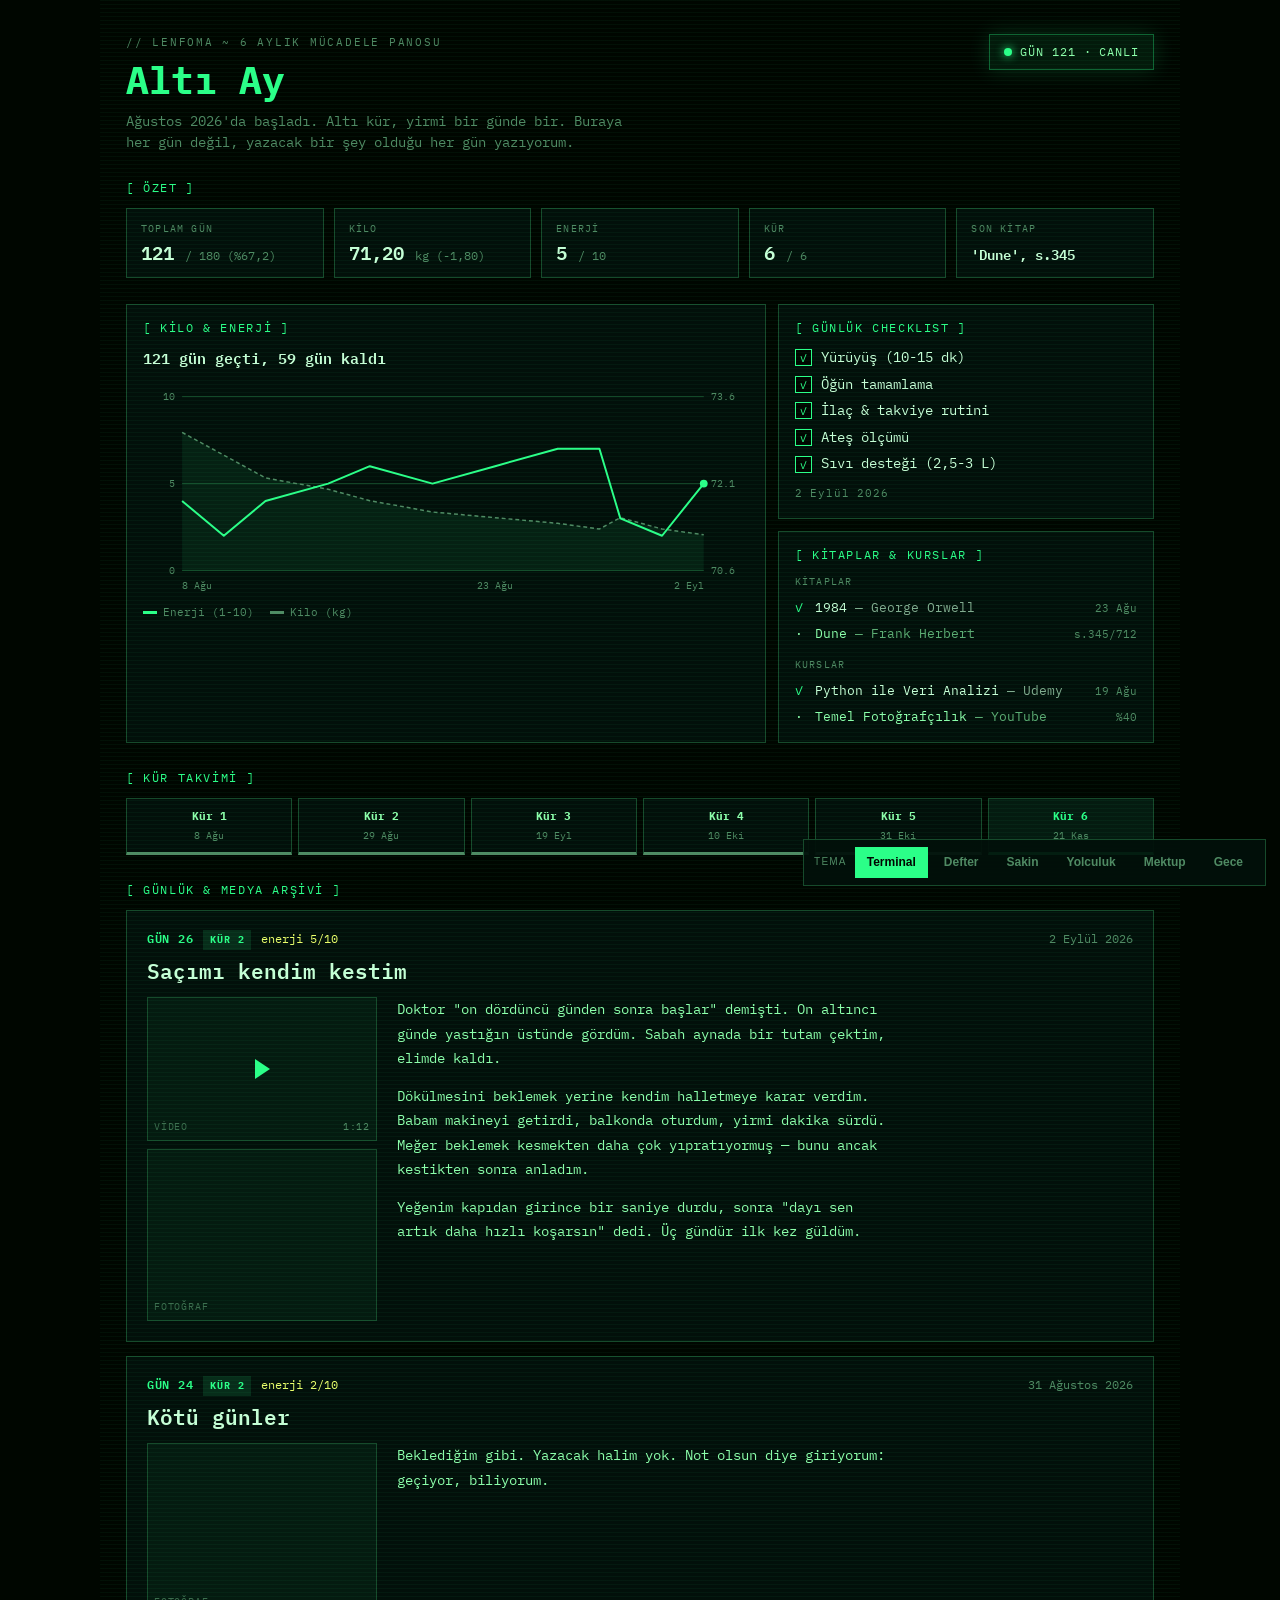
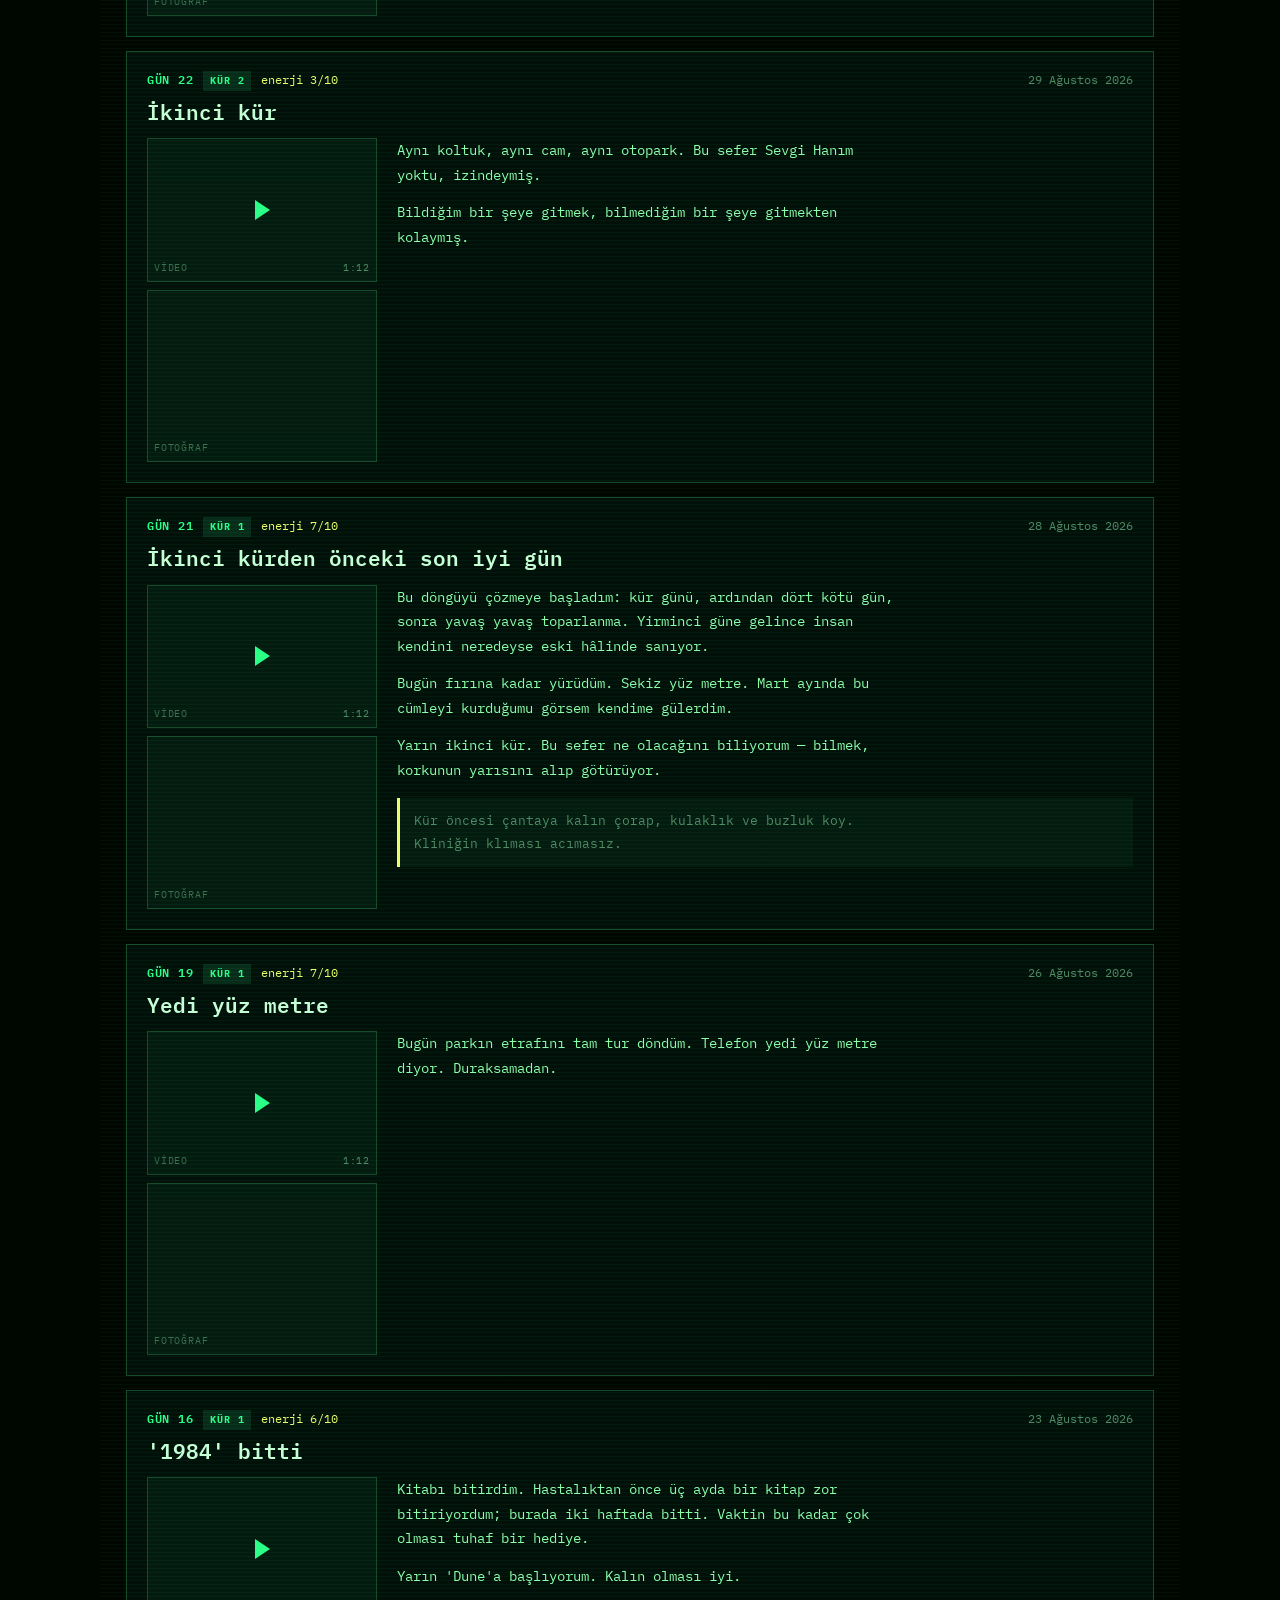
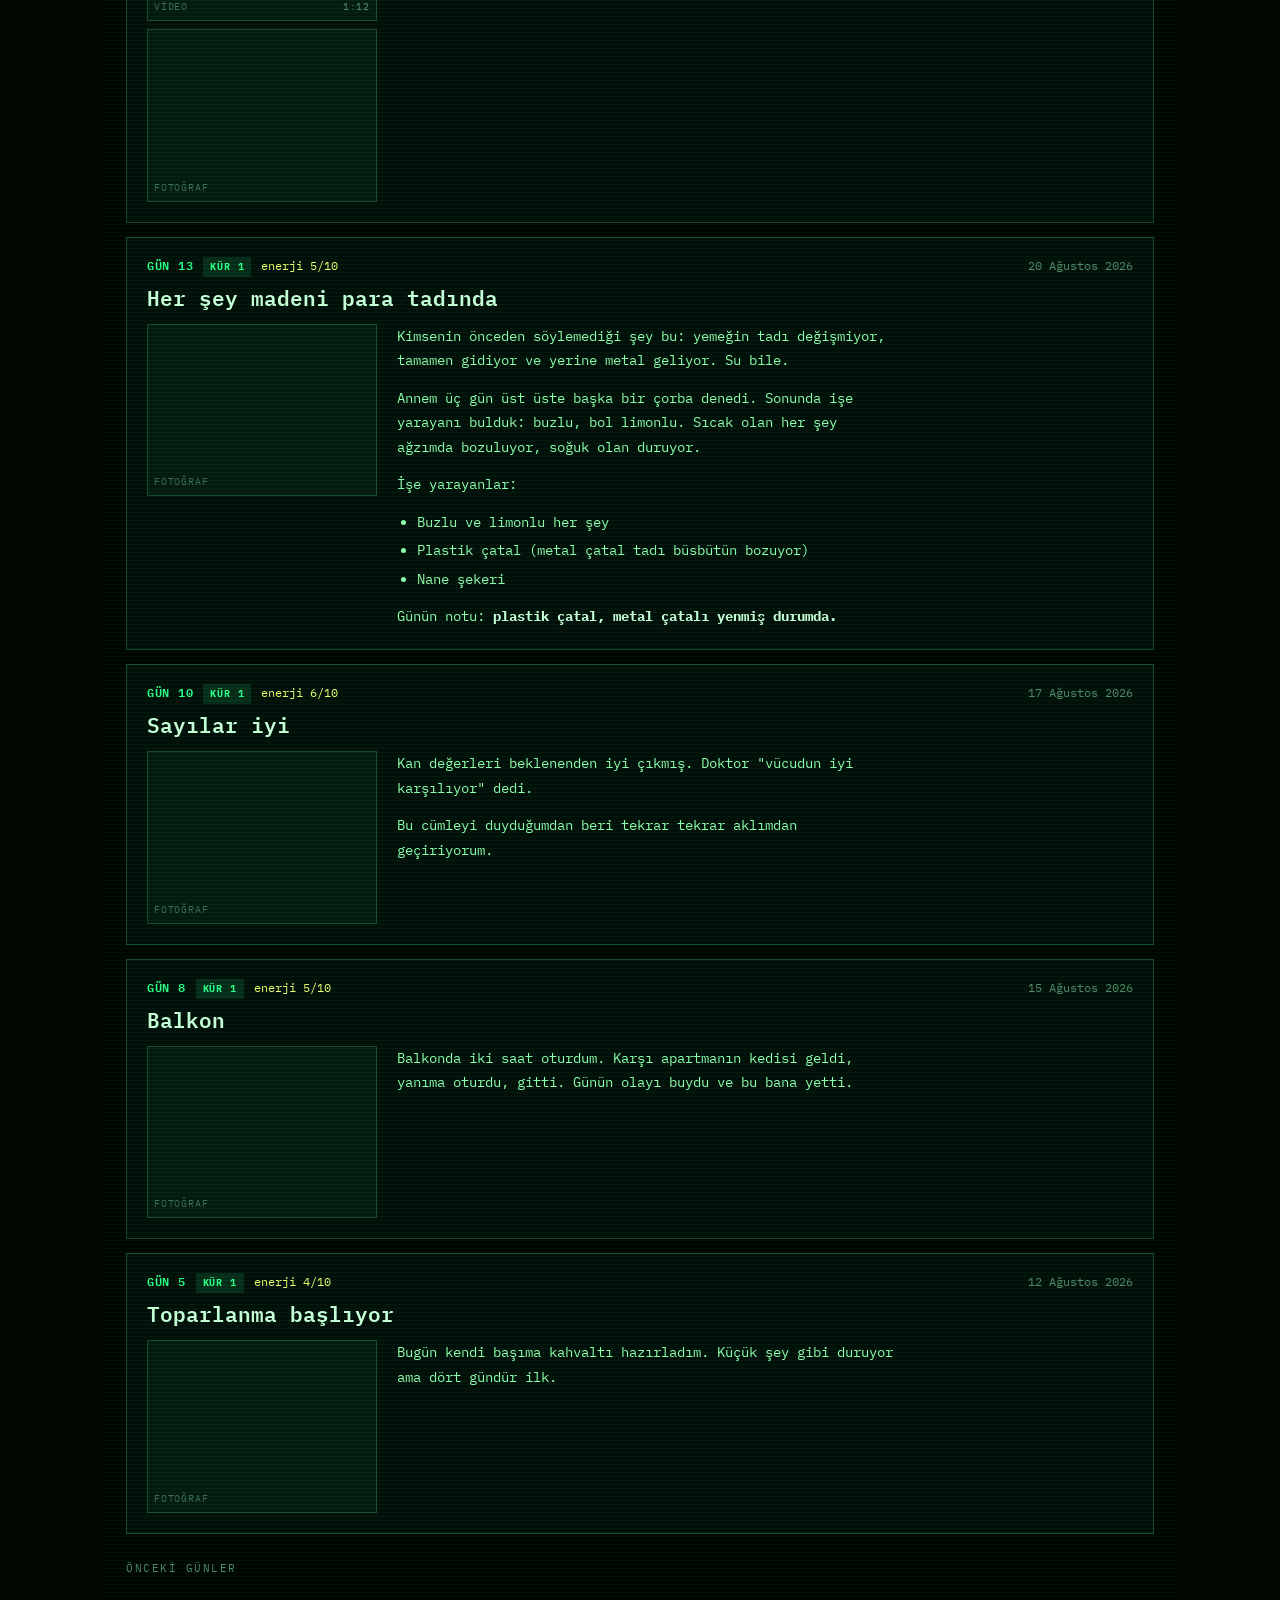
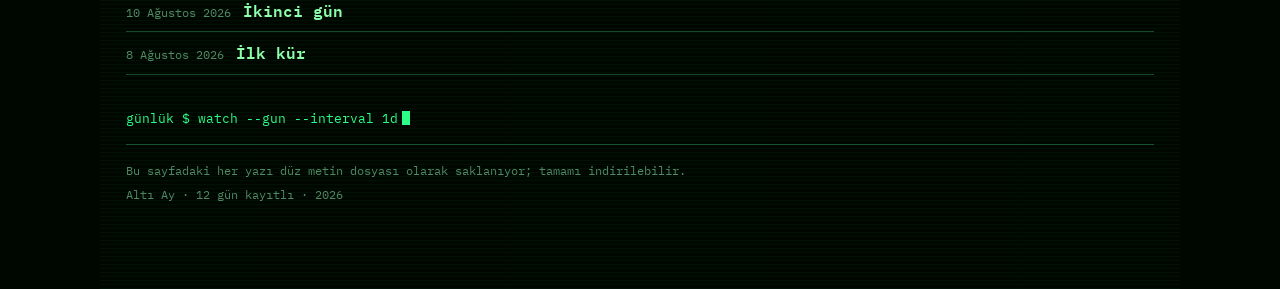
==== index.html @ 23f6d3c4 "Altı Ay — tedavi takip sitesi (ilk sürüm) Gün sayacı, kilo+enerji grafiği, kitaplar & kurslar, günlü" ====
<!doctype html>
<html lang="tr">
  <head>
    <meta charset="utf-8" />
    <meta name="viewport" content="width=device-width, initial-scale=1" />
    <title>Altı Ay</title>
    <meta name="description" content="Altı aylık tedavi sürecinin gün gün kaydı." />

    <meta property="og:type" content="website" />
    <meta property="og:title" content="Altı Ay" />
    <meta property="og:description" content="Altı aylık tedavi sürecinin gün gün kaydı." />
    <meta property="og:locale" content="tr_TR" />
    <meta name="twitter:card" content="summary_large_image" />

    <link
      rel="icon"
      type="image/svg+xml"
      href="data:image/svg+xml,<svg xmlns='http://www.w3.org/2000/svg' viewBox='0 0 32 32'><rect width='32' height='32' rx='7' fill='%2302100a'/><path d='M9 8h11a3 3 0 0 1 3 3v13H12a3 3 0 0 1-3-3V8Z' fill='none' stroke='%232bff88' stroke-width='2' stroke-linejoin='round'/><path d='M9 8v13a3 3 0 0 0 3 3' fill='none' stroke='%23eaff6b' stroke-width='2'/></svg>"
    />
    <link rel="stylesheet" href="styles.css" />
    <link rel="stylesheet" id="theme-css" href="themes/terminal.css" />
  </head>
  <body>
    <a class="skip" href="#gunluk">İçeriğe geç</a>

    <div class="page">
      <header class="j-head">
        <div class="j-head-l">
          <p class="j-eyebrow" id="site-eyebrow"></p>
          <h1 class="j-title" id="site-title"></h1>
        </div>
        <div class="j-live"><span class="j-live-dot"></span><span id="live-text">—</span></div>
      </header>
      <p class="j-sub" id="site-sub"></p>

      <p class="sec">[ ÖZET ]</p>
      <div class="j-status" id="status"></div>

      <div class="j-grid">
        <div class="panel panel-chart">
          <p class="sec">[ KİLO &amp; ENERJİ ]</p>
          <p class="prog-line" id="prog-line"></p>
          <div class="ch-wrap" id="chart"></div>
          <div class="ch-legend" id="chart-legend"></div>
        </div>

        <div class="j-side">
          <div class="panel">
            <p class="sec">[ GÜNLÜK CHECKLIST ]</p>
            <div id="checklist"></div>
          </div>
          <div class="panel">
            <p class="sec">[ KİTAPLAR &amp; KURSLAR ]</p>
            <div id="lists"></div>
          </div>
        </div>
      </div>

      <p class="sec">[ KÜR TAKVİMİ ]</p>
      <div class="j-cycles" id="cycles"></div>

      <p class="sec" id="gunluk"><span id="secline-label">[ GÜNLÜK &amp; MEDYA ARŞİVİ ]</span></p>
      <main class="j-entries" id="entries">
        <p class="j-loading">Yükleniyor…</p>
      </main>

      <nav class="j-archive" id="archive" hidden></nav>

      <p class="j-prompt" id="prompt"></p>
      <footer class="j-foot" id="foot"></footer>
    </div>

    <div class="themebar" id="themebar" hidden>
      <span class="themebar-l">Tema</span>
      <div class="themebar-pills" id="theme-pills"></div>
    </div>

    <script type="module" src="js/main.js"></script>
  </body>
</html>
---- styles.css ----
/* ============================================================
   Altı Ay — paylaşılan iskelet
   SADECE yerleşim/boşluk/yapı. Renk ve tipografi themes/*.css içinde.
   Her tema şu değişkenleri tanımlar: --ink --ink-soft --acc --line --surf
   ============================================================ */

*,
*::before,
*::after {
  box-sizing: border-box;
}
html {
  -webkit-text-size-adjust: 100%;
}
body {
  margin: 0;
  background: #f7f7f4;
  color: #1c2230;
  font-family: Georgia, serif;
  line-height: 1.6;
}
img,
video {
  max-width: 100%;
  display: block;
}
.skip {
  position: absolute;
  left: -9999px;
  top: 0;
  padding: 10px 14px;
  z-index: 50;
}
.skip:focus {
  left: 8px;
  top: 8px;
}
:focus-visible {
  outline: 2px solid var(--acc);
  outline-offset: 2px;
}

.page {
  max-width: 1080px;
  margin: 0 auto;
  padding: 34px 26px 80px;
  position: relative;
}

/* ---------- Başlık ---------- */
.j-head {
  display: flex;
  align-items: flex-start;
  justify-content: space-between;
  gap: 20px;
  margin: 0 0 4px;
}
.j-eyebrow {
  margin: 0 0 8px;
  font-size: 11px;
  letter-spacing: 0.16em;
}
.j-title {
  margin: 0;
  line-height: 1.05;
  text-wrap: balance;
}
.j-sub {
  margin: 12px 0 26px;
  line-height: 1.55;
  max-width: 62ch;
}
.j-live {
  flex: none;
  display: inline-flex;
  align-items: center;
  gap: 8px;
  padding: 8px 14px;
  font-size: 11.5px;
  letter-spacing: 0.08em;
  white-space: nowrap;
}
.j-live-dot {
  width: 8px;
  height: 8px;
  border-radius: 50%;
  background: var(--acc);
}

/* ---------- Bölüm başlığı ---------- */
.sec {
  margin: 0 0 10px;
  font-size: 11.5px;
  letter-spacing: 0.14em;
}
.j-grid + .sec,
.j-status + .sec,
.j-cycles + .sec {
  margin-top: 26px;
}

/* ---------- Özet şeridi ---------- */
.j-status {
  display: grid;
  grid-template-columns: repeat(5, 1fr);
  gap: 10px;
  margin: 0 0 26px;
}
.j-stat {
  padding: 12px 14px;
  min-width: 0;
}
.j-stat-l {
  margin: 0 0 6px;
  font-size: 10px;
  letter-spacing: 0.12em;
  text-transform: uppercase;
}
.j-stat-v {
  margin: 0;
  font-size: 19px;
  line-height: 1.15;
  font-variant-numeric: tabular-nums;
  overflow-wrap: anywhere;
}
.j-stat-v small {
  font-size: 12px;
  font-weight: 400;
}
.kpi-sm {
  font-size: 14px;
}

/* ---------- İki sütun: grafik + yan panel ---------- */
.j-grid {
  display: grid;
  grid-template-columns: 1.7fr 1fr;
  gap: 12px;
  margin: 0 0 26px;
}
.j-side {
  display: flex;
  flex-direction: column;
  gap: 12px;
}
.panel {
  padding: 14px 16px 16px;
  min-width: 0;
}

/* ---------- Grafik ---------- */
.prog-line {
  margin: 0 0 10px;
  font-size: 15px;
}
.ch-wrap {
  width: 100%;
}
.ch-svg {
  width: 100%;
  height: auto;
  display: block;
}
.ch-grid {
  stroke: var(--line);
  stroke-width: 1;
}
.ch-area {
  fill: var(--acc);
  opacity: 0.07;
  stroke: none;
}
.ch-enerji {
  fill: none;
  stroke: var(--acc);
  stroke-width: 2;
  stroke-linejoin: round;
}
.ch-kilo {
  fill: none;
  stroke: var(--ink-soft);
  stroke-width: 1.5;
  stroke-dasharray: 4 3;
}
.ch-dot {
  fill: var(--acc);
}
.ch-yl,
.ch-xl {
  fill: var(--ink-soft);
  font-size: 10px;
  font-variant-numeric: tabular-nums;
}
.ch-empty {
  margin: 20px 0;
  font-size: 13px;
  color: var(--ink-soft);
}
.ch-legend {
  display: flex;
  gap: 16px;
  margin: 8px 0 0;
  font-size: 11px;
}
.ch-key {
  display: inline-flex;
  align-items: center;
  gap: 6px;
}
.ch-sw {
  width: 14px;
  height: 3px;
  display: inline-block;
}
.ch-sw-e {
  background: var(--acc);
}
.ch-sw-k {
  background: var(--ink-soft);
}

/* ---------- Checklist ---------- */
.ck-list {
  list-style: none;
  margin: 0;
  padding: 0;
  display: flex;
  flex-direction: column;
  gap: 5px;
}
.ck {
  display: flex;
  align-items: center;
  gap: 9px;
  font-size: 13.5px;
}
.ck-box {
  width: 17px;
  height: 17px;
  display: grid;
  place-items: center;
  border: 1px solid var(--line);
  font-size: 11px;
  flex: none;
}
.ck.is-on .ck-box {
  border-color: var(--acc);
  color: var(--acc);
}
.ck.is-off {
  opacity: 0.5;
}
.ck-day {
  margin: 10px 0 0;
  font-size: 10.5px;
  letter-spacing: 0.08em;
}

/* ---------- Kitaplar & kurslar ---------- */
.lb-h {
  margin: 0 0 7px;
  font-size: 10px;
  letter-spacing: 0.12em;
  text-transform: uppercase;
}
.lb-list + .lb-h {
  margin-top: 14px;
}
.lb-list {
  list-style: none;
  margin: 0;
  padding: 0;
  display: flex;
  flex-direction: column;
  gap: 5px;
}
.lb {
  display: flex;
  align-items: baseline;
  gap: 8px;
  font-size: 12.5px;
}
.lb-box {
  flex: none;
  width: 12px;
}
.lb.is-done .lb-box {
  color: var(--acc);
}
.lb-t {
  flex: 1;
  min-width: 0;
}
.lb-s {
  opacity: 0.65;
}
.lb-n {
  flex: none;
  font-variant-numeric: tabular-nums;
  font-size: 11px;
}

/* ---------- Kür takvimi ---------- */
.j-cycles {
  display: flex;
  gap: 6px;
  margin: 0 0 26px;
}
.j-cyc {
  flex: 1;
  min-width: 0;
  padding: 9px 6px 8px;
  text-align: center;
}
.j-cyc-n {
  margin: 0;
  font-size: 11px;
  font-weight: 700;
  white-space: nowrap;
}
.j-cyc-d {
  margin: 3px 0 0;
  font-size: 10px;
  white-space: nowrap;
  font-variant-numeric: tabular-nums;
}

/* ---------- Günlük ---------- */
.j-entries {
  display: flex;
  flex-direction: column;
  gap: 14px;
}
.j-entry {
  display: grid;
  grid-template-columns: 230px 1fr;
  grid-template-areas:
    "meta meta"
    "head head"
    "media body";
  gap: 0 20px;
  padding: 18px 20px 20px;
}
.j-meta {
  grid-area: meta;
  display: flex;
  flex-wrap: wrap;
  align-items: baseline;
  gap: 10px;
  margin: 0 0 8px;
}
.j-day {
  font-size: 12px;
  font-weight: 600;
  letter-spacing: 0.06em;
}
.j-badge {
  font-size: 10px;
  font-weight: 700;
  letter-spacing: 0.08em;
  text-transform: uppercase;
  padding: 2px 7px;
}
.j-en {
  font-size: 11.5px;
}
.j-date {
  font-size: 12px;
  margin-left: auto;
}
.j-h {
  grid-area: head;
  margin: 0 0 14px;
  line-height: 1.2;
  text-wrap: balance;
}
.j-h a {
  color: inherit;
  text-decoration: none;
}
.j-h a:hover {
  text-decoration: underline;
}

/* medya: video + fotoğraf */
.j-media {
  grid-area: media;
  display: flex;
  flex-direction: column;
  gap: 8px;
  min-width: 0;
}
.j-mv,
.j-mf {
  width: 100%;
  border: 1px solid var(--line);
}
.j-mv {
  aspect-ratio: 16 / 10;
  object-fit: cover;
}
.j-mf {
  aspect-ratio: 4 / 3;
  object-fit: cover;
}
.j-mv.is-ph,
.j-mf.is-ph {
  position: relative;
  display: grid;
  place-items: center;
  background: var(--line);
  opacity: 0.55;
}
.j-play {
  width: 0;
  height: 0;
  border-left: 15px solid var(--ink-soft);
  border-top: 10px solid transparent;
  border-bottom: 10px solid transparent;
}
.j-dur,
.j-ph-l {
  position: absolute;
  font-size: 10px;
  letter-spacing: 0.08em;
}
.j-dur {
  right: 6px;
  bottom: 5px;
}
.j-ph-l {
  left: 6px;
  bottom: 5px;
  text-transform: uppercase;
  opacity: 0.75;
}

.j-body {
  grid-area: body;
  min-width: 0;
}
.j-body > *:first-child {
  margin-top: 0;
}
.j-body > *:last-child {
  margin-bottom: 0;
}
.j-body p {
  margin: 0 0 13px;
  max-width: 62ch;
}
.j-body h3 {
  margin: 20px 0 9px;
  line-height: 1.25;
}
.j-body ul,
.j-body ol {
  margin: 0 0 13px;
  padding-left: 20px;
  max-width: 62ch;
}
.j-body li {
  margin: 0 0 4px;
}
.j-body blockquote {
  margin: 16px 0;
  padding: 11px 14px;
  font-size: 0.95em;
}
.j-body blockquote p {
  margin: 0;
}
.j-body figure {
  margin: 18px 0;
}
.j-body figcaption {
  margin: 6px 0 0;
  font-size: 12px;
}
.j-body code {
  font-size: 0.92em;
  padding: 1px 5px;
}

/* ---------- Arşiv / gezinme ---------- */
.j-archive {
  margin: 26px 0 0;
}
.j-arch-h {
  margin: 0 0 12px;
  font-size: 11px;
  letter-spacing: 0.14em;
  text-transform: uppercase;
}
.j-arch-list {
  list-style: none;
  margin: 0;
  padding: 0;
}
.j-arch-item a {
  display: flex;
  align-items: baseline;
  gap: 12px;
  padding: 8px 0;
  text-decoration: none;
  color: inherit;
}
.j-arch-item a:hover .j-arch-t {
  text-decoration: underline;
}
.j-arch-d {
  font-size: 12px;
  flex: none;
  min-width: 92px;
  font-variant-numeric: tabular-nums;
}
.j-arch-t {
  font-weight: 600;
}

.j-nav {
  display: flex;
  justify-content: space-between;
  gap: 16px;
  margin: 18px 0 0;
  font-size: 13px;
}
.j-nav-a {
  text-decoration: none;
  max-width: 46%;
}
.j-nav-r {
  text-align: right;
}
.j-nav-a:hover {
  text-decoration: underline;
}
.j-back {
  display: inline-block;
  margin: 0 0 18px;
  font-size: 13px;
  text-decoration: none;
}
.j-back:hover {
  text-decoration: underline;
}

/* ---------- Alt ---------- */
.j-prompt {
  margin: 34px 0 0;
  font-size: 13px;
}
.blk {
  display: inline-block;
  width: 8px;
  height: 14px;
  margin-left: 4px;
  vertical-align: -2px;
  background: var(--acc);
  animation: blk 1.1s step-end infinite;
}
@keyframes blk {
  50% {
    opacity: 0;
  }
}
.j-foot {
  margin: 14px 0 0;
  padding: 16px 0 0;
  font-size: 12px;
  line-height: 1.6;
}
.j-foot p {
  margin: 0 0 5px;
}
.j-loading,
.j-empty,
.j-error {
  margin: 0;
  padding: 20px 0;
  font-size: 15px;
}

/* ---------- Tema seçici ---------- */
.themebar {
  position: fixed;
  right: 14px;
  bottom: 14px;
  z-index: 40;
  display: flex;
  align-items: center;
  gap: 8px;
  padding: 7px 10px;
  font-family: -apple-system, BlinkMacSystemFont, sans-serif;
}
.themebar-l {
  font-size: 10px;
  letter-spacing: 0.12em;
  text-transform: uppercase;
}
.themebar-pills {
  display: flex;
  gap: 4px;
}
.themebar-pill {
  font: inherit;
  font-size: 12px;
  font-weight: 600;
  padding: 5px 11px;
  cursor: pointer;
  border: 1px solid transparent;
  background: transparent;
  color: inherit;
}

/* ---------- Dar ekran ---------- */
@media (max-width: 900px) {
  .j-grid {
    grid-template-columns: 1fr;
  }
  .j-status {
    grid-template-columns: repeat(3, 1fr);
  }
}
@media (max-width: 640px) {
  .page {
    padding: 24px 15px 90px;
  }
  .j-head {
    flex-direction: column;
    gap: 12px;
  }
  .j-status {
    grid-template-columns: repeat(2, 1fr);
  }
  .j-entry {
    grid-template-columns: 1fr;
    grid-template-areas: "meta" "head" "media" "body";
    gap: 0;
  }
  .j-media {
    flex-direction: row;
    margin: 0 0 14px;
  }
  .j-cyc-d {
    display: none;
  }
  .j-date {
    margin-left: 0;
  }
  .j-arch-item a {
    flex-direction: column;
    gap: 2px;
  }
  .themebar {
    right: 10px;
    bottom: 10px;
    left: 10px;
    justify-content: center;
  }
  .themebar-pills {
    flex-wrap: wrap;
    justify-content: center;
  }
}

@media (prefers-reduced-motion: reduce) {
  * {
    transition: none !important;
    animation: none !important;
  }
}
---- themes/terminal.css ----
/* ============================================================
   TERMINAL — Matrix Pro (yeşil fosfor terminal)
   Aybars'ın bingx panosuyla aynı deri: #000600 zemin, #2bff88 vurgu,
   IBM Plex Mono, [ KÖŞELİ ] başlıklar, tarama çizgileri, yanıp sönen imleç.
   ============================================================ */
@import url("https://fonts.googleapis.com/css2?family=IBM+Plex+Mono:wght@400;500;600;700&display=swap");

:root {
  --bg: #000600;
  --ink: #8dffab;
  --ink-body: #8dffab;
  --ink-soft: #4f8a63;
  --sym: #c6ffd6;
  --surf: #02100a;
  --surf-2: #041b10;
  --line: #164a2b;
  --acc: #2bff88;
  --warn: #eaff6b;
  --neg: #ff5f56;
}

body {
  background: var(--bg);
  color: var(--ink);
  font-family: "IBM Plex Mono", ui-monospace, "SF Mono", Menlo, monospace;
  font-variant-numeric: tabular-nums;
  -webkit-font-smoothing: antialiased;
}

/* tarama çizgileri */
.page::after {
  content: "";
  position: absolute;
  inset: 0;
  pointer-events: none;
  z-index: 5;
  background: repeating-linear-gradient(
    0deg,
    rgba(43, 255, 136, 0.045) 0 1px,
    transparent 1px 4px
  );
}

.skip {
  background: var(--acc);
  color: var(--bg);
}

.j-eyebrow {
  color: var(--ink-soft);
}
.j-title {
  color: var(--acc);
  font-weight: 700;
  font-size: clamp(26px, 4.6vw, 38px);
  letter-spacing: -0.01em;
}
.j-sub {
  color: var(--ink-soft);
  font-size: 13.5px;
}

.j-live {
  border: 1px solid rgba(43, 255, 136, 0.32);
  background: rgba(43, 255, 136, 0.08);
  color: var(--ink);
  text-transform: uppercase;
  box-shadow: 0 0 22px rgba(43, 255, 136, 0.16);
}
.j-live-dot {
  box-shadow: 0 0 10px var(--acc);
  animation: pulse 1.6s ease-in-out infinite;
}
@keyframes pulse {
  0%,
  100% {
    opacity: 1;
    transform: scale(1);
  }
  50% {
    opacity: 0.4;
    transform: scale(1.6);
  }
}

.sec {
  color: var(--acc);
}

.j-stat,
.panel,
.j-entry {
  background: var(--surf);
  border: 1px solid var(--line);
}
.j-stat-l {
  color: var(--ink-soft);
}
.j-stat-v {
  color: var(--sym);
  font-weight: 600;
}
.j-stat-v small {
  color: var(--ink-soft);
}

.prog-line {
  color: var(--sym);
  font-weight: 600;
}
.ch-legend {
  color: var(--ink-soft);
}

.ck-box {
  background: var(--bg);
}
.ck.is-on {
  color: var(--sym);
}
.ck-day {
  color: var(--ink-soft);
}

.lb-h {
  color: var(--ink-soft);
}
.lb.is-done .lb-t {
  color: var(--sym);
}
.lb-n {
  color: var(--ink-soft);
}

.j-cyc {
  background: var(--surf);
  border: 1px solid var(--line);
  border-bottom-width: 3px;
}
.j-cyc.is-done {
  border-bottom-color: var(--ink-soft);
}
.j-cyc.is-now {
  border-bottom-color: var(--acc);
  background: var(--surf-2);
}
.j-cyc-n {
  color: var(--ink-soft);
}
.j-cyc.is-done .j-cyc-n {
  color: var(--ink);
}
.j-cyc.is-now .j-cyc-n {
  color: var(--acc);
}
.j-cyc-d {
  color: var(--ink-soft);
}

.j-day {
  color: var(--acc);
}
.j-badge {
  background: rgba(43, 255, 136, 0.12);
  color: var(--acc);
}
.j-en {
  color: var(--warn);
}
.j-date,
.j-date a {
  color: var(--ink-soft);
  text-decoration: none;
}
.j-h {
  color: var(--sym);
  font-weight: 600;
  font-size: clamp(17px, 2.4vw, 21px);
}
.j-body {
  color: var(--ink);
  font-size: 14px;
  line-height: 1.75;
}
.j-body h3 {
  color: var(--sym);
  font-size: 15px;
}
.j-body a {
  color: var(--acc);
}
.j-body strong {
  color: var(--sym);
}
.j-body blockquote {
  border-left: 3px solid var(--warn);
  background: var(--surf-2);
  color: var(--ink-soft);
}
.j-body code {
  background: var(--surf-2);
  color: var(--warn);
}
.j-body figcaption {
  color: var(--ink-soft);
}

.j-mv.is-ph,
.j-mf.is-ph {
  background: var(--surf-2);
  opacity: 1;
}
.j-play {
  border-left-color: var(--acc);
}
.j-dur,
.j-ph-l {
  color: var(--ink-soft);
}

.j-arch-h {
  color: var(--ink-soft);
}
.j-arch-item {
  border-bottom: 1px solid var(--line);
}
.j-arch-d {
  color: var(--ink-soft);
}
.j-arch-t {
  color: var(--ink);
}
.j-nav-a,
.j-back {
  color: var(--acc);
}

.j-prompt {
  color: var(--acc);
}
.j-foot {
  border-top: 1px solid var(--line);
  color: var(--ink-soft);
}

.themebar {
  background: rgba(2, 16, 10, 0.94);
  border: 1px solid var(--line);
  color: var(--ink-soft);
}
.themebar-pill:hover {
  border-color: var(--acc);
}
.themebar-pill[aria-pressed="true"] {
  background: var(--acc);
  color: var(--bg);
}
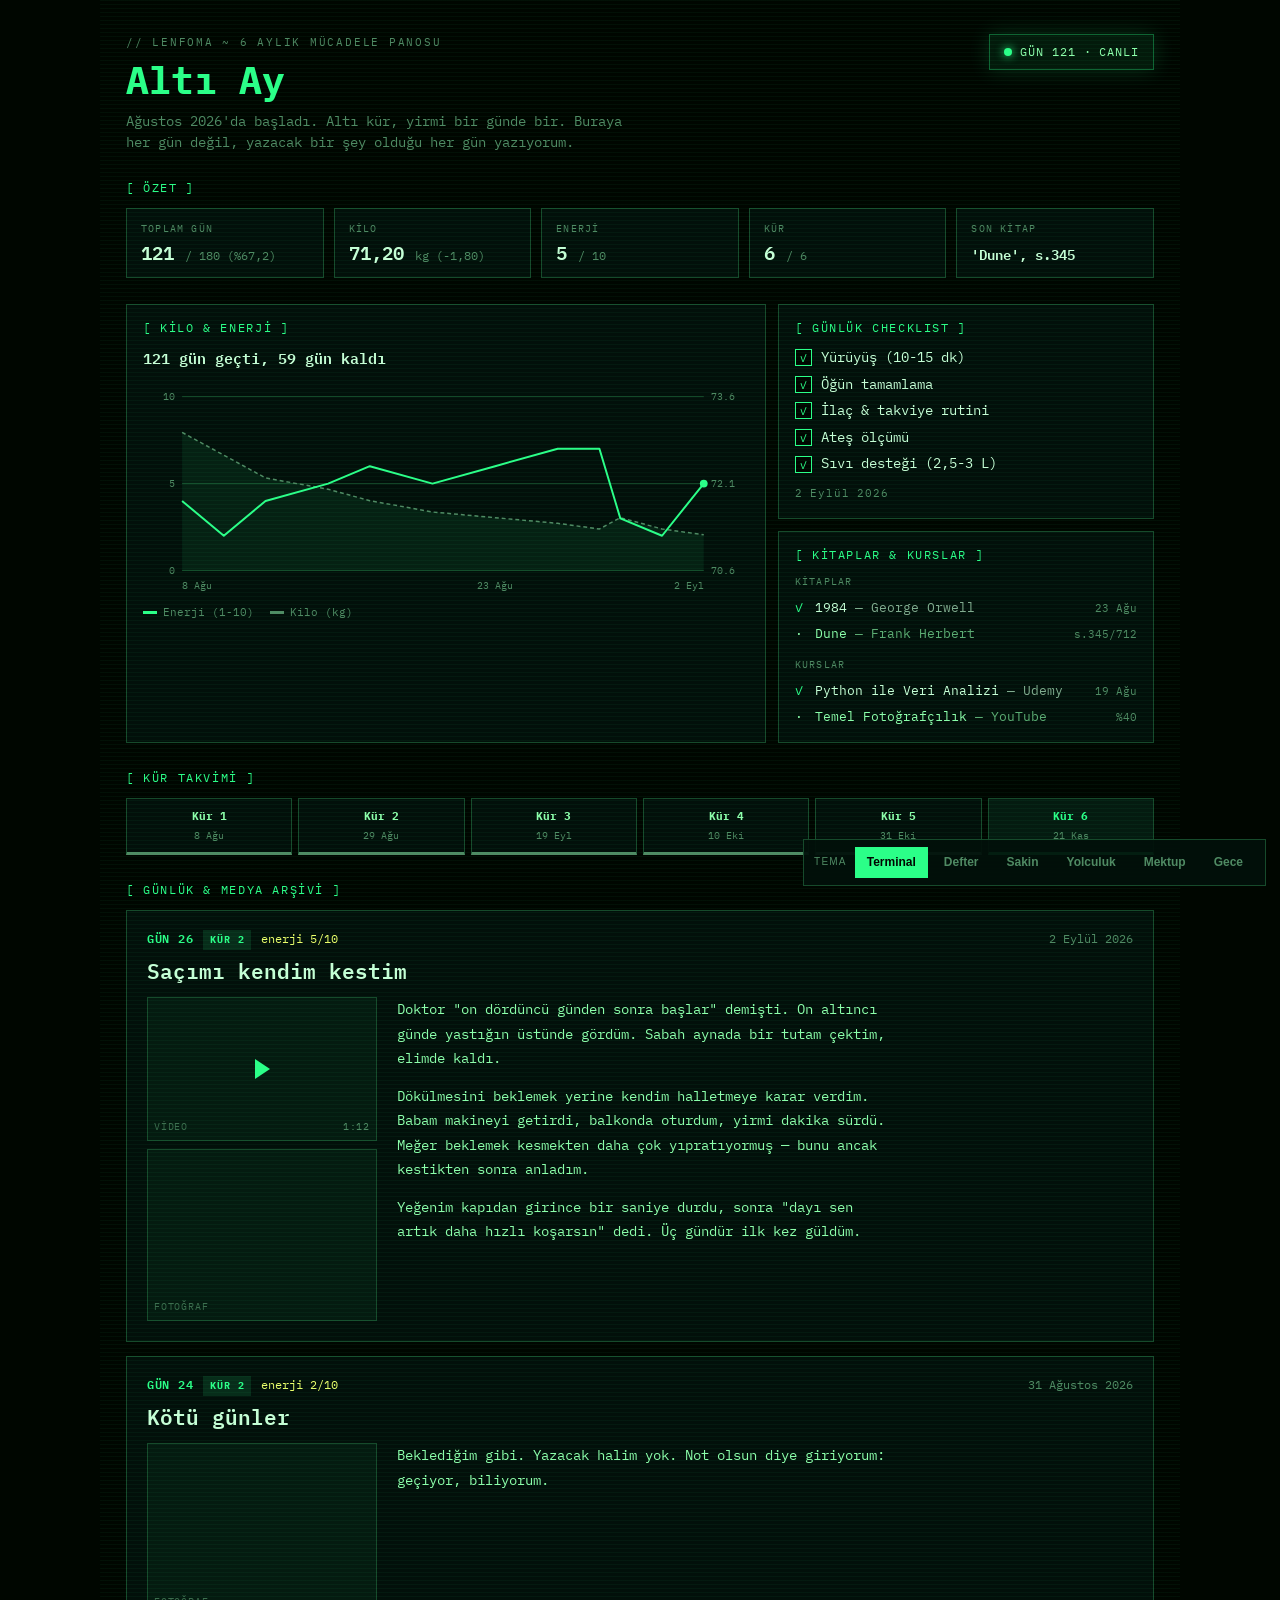
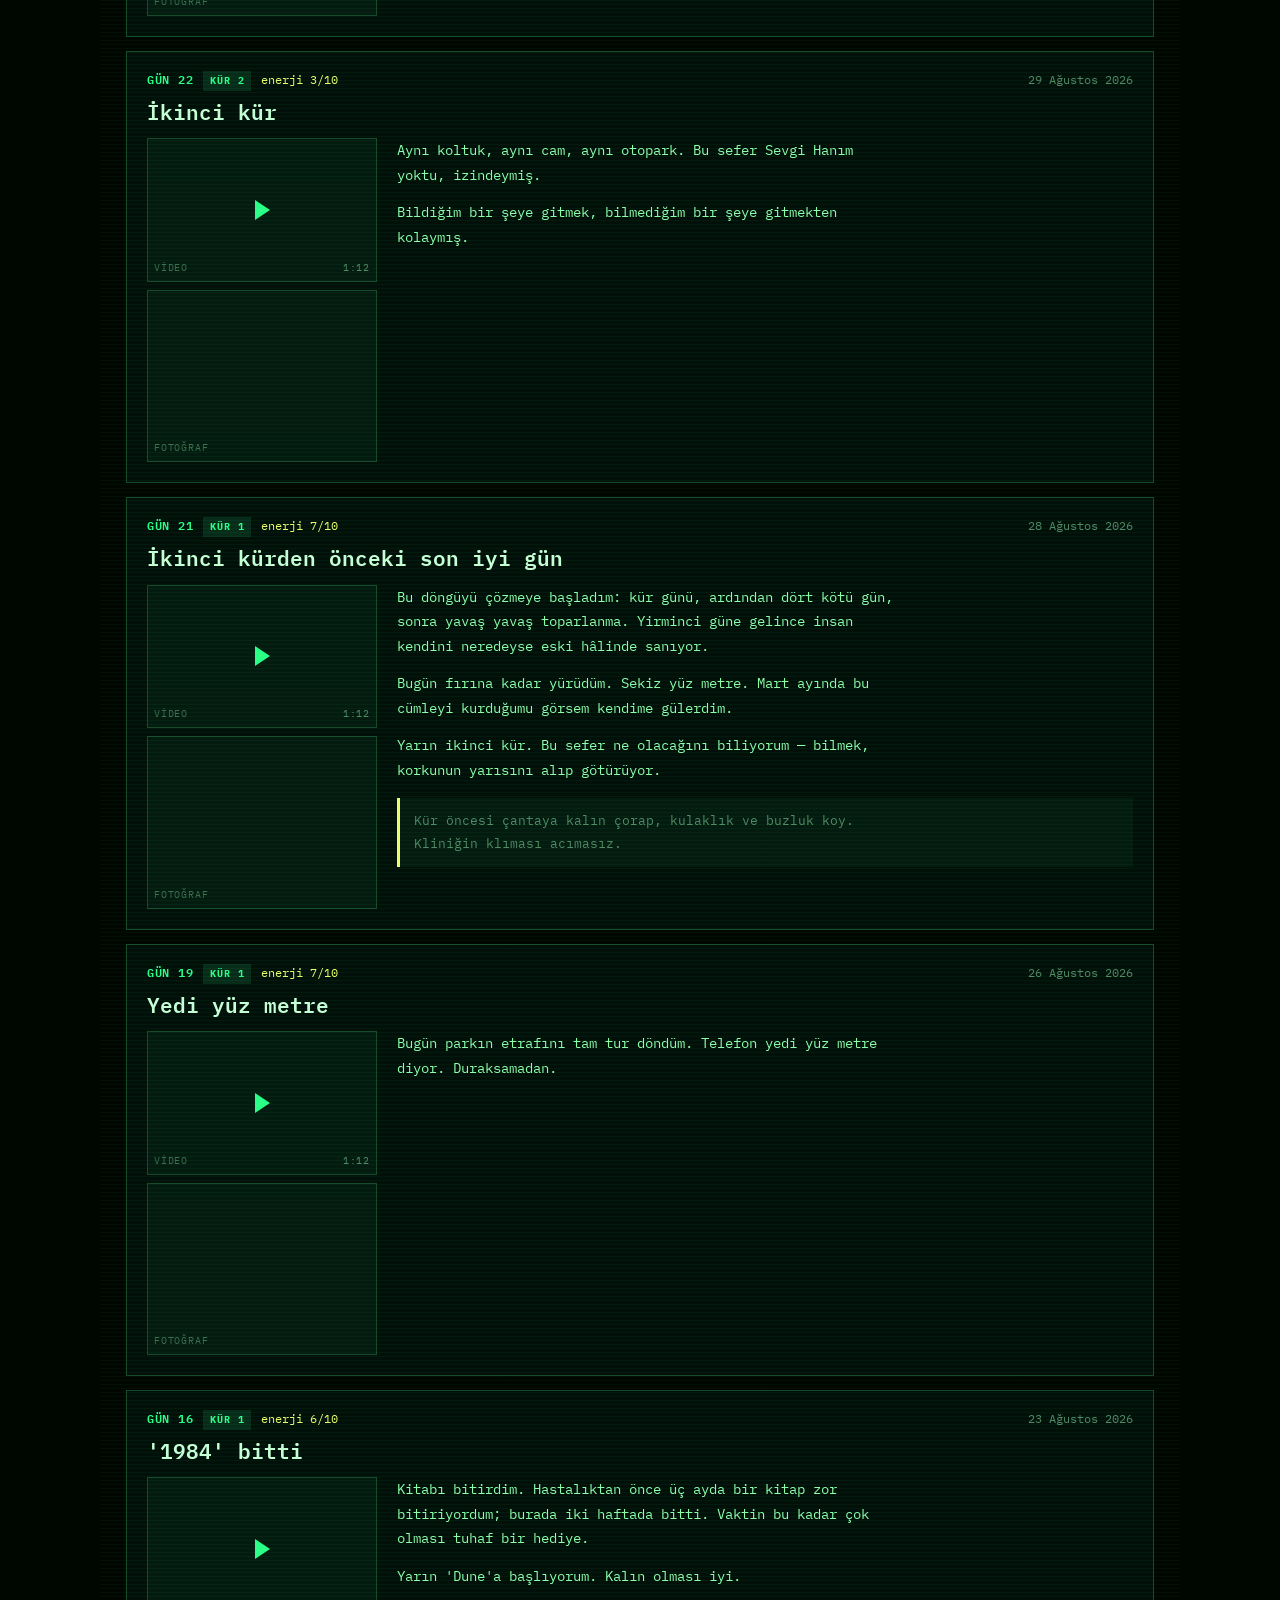
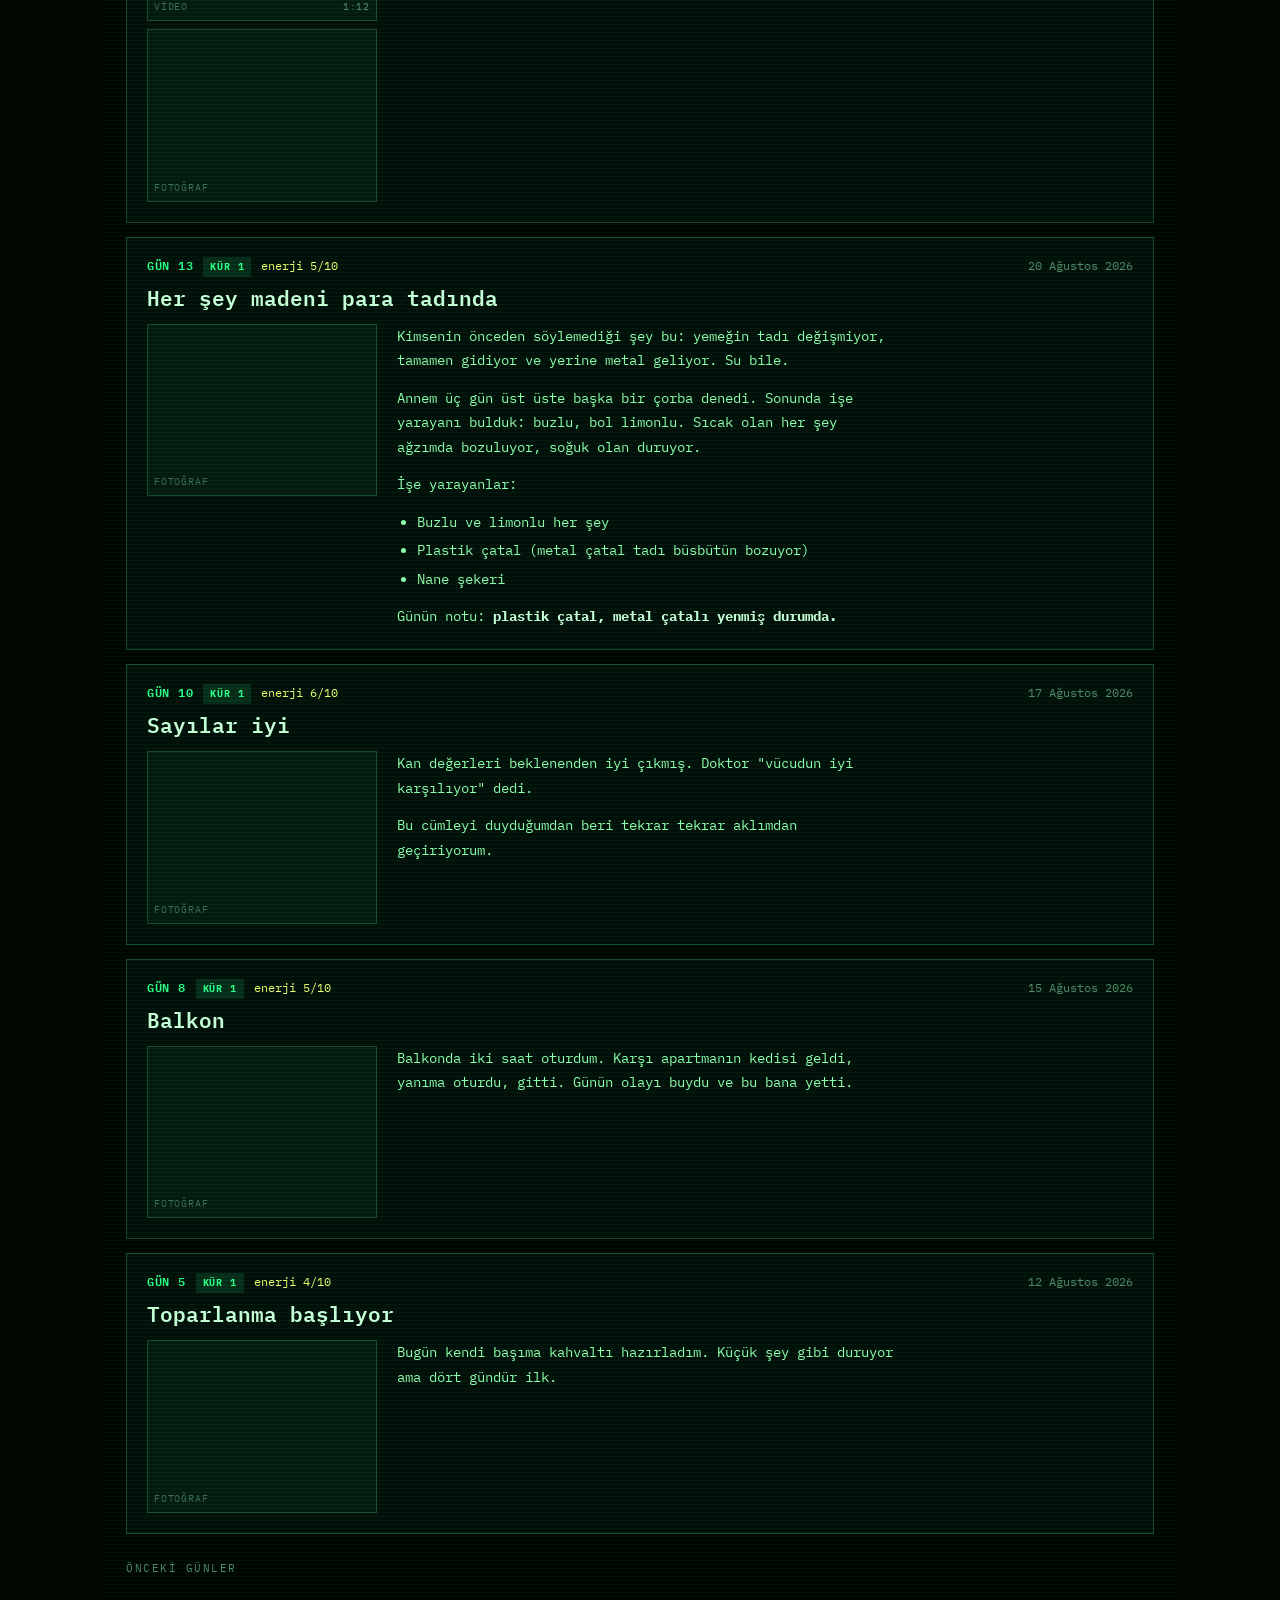
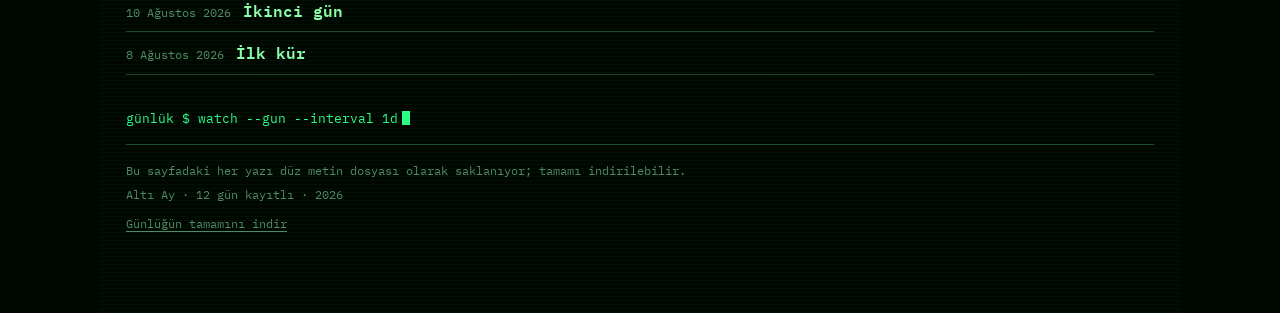
==== commit 14ecd841: "Yazma sayfası ve "günlüğün tamamını indir" Yazma yolu: yaz.html doğrudan GitHub API'ye yazıyor, aray" ====
--- a/index.html
+++ b/index.html
@@ -68,6 +68,10 @@
 
       <p class="j-prompt" id="prompt"></p>
       <footer class="j-foot" id="foot"></footer>
+      <p class="j-dl">
+        <button class="j-dl-btn" id="download-all" type="button">Günlüğün tamamını indir</button>
+        <span class="j-dl-msg" id="download-msg"></span>
+      </p>
     </div>
 
     <div class="themebar" id="themebar" hidden>
--- a/styles.css
+++ b/styles.css
@@ -483,6 +483,31 @@
 }
 
 /* ---------- Arşiv / gezinme ---------- */
+/* Arşivi indirme satırı. Renk temalardan gelir; burada yalnızca yerleşim
+   ve <button>'ı bağlantı gibi göstermek için gereken sıfırlama var. */
+.j-dl {
+  margin: 10px 0 0;
+  font-size: 12px;
+  display: flex;
+  flex-wrap: wrap;
+  gap: 10px;
+  align-items: baseline;
+}
+.j-dl-btn {
+  font: inherit;
+  color: inherit;
+  background: none;
+  border: 0;
+  padding: 0;
+  text-decoration: underline;
+  text-underline-offset: 3px;
+  cursor: pointer;
+}
+.j-dl-btn[disabled] {
+  cursor: default;
+  text-decoration: none;
+}
+
 .j-archive {
   margin: 26px 0 0;
 }
--- a/themes/terminal.css
+++ b/themes/terminal.css
@@ -243,6 +243,15 @@
   color: var(--ink-soft);
 }
 
+/* arşivi indirme satırı */
+.j-dl {
+  color: var(--ink-soft);
+}
+.j-dl-btn:hover,
+.j-dl-btn:focus-visible {
+  color: var(--acc);
+}
+
 .themebar {
   background: rgba(2, 16, 10, 0.94);
   border: 1px solid var(--line);
